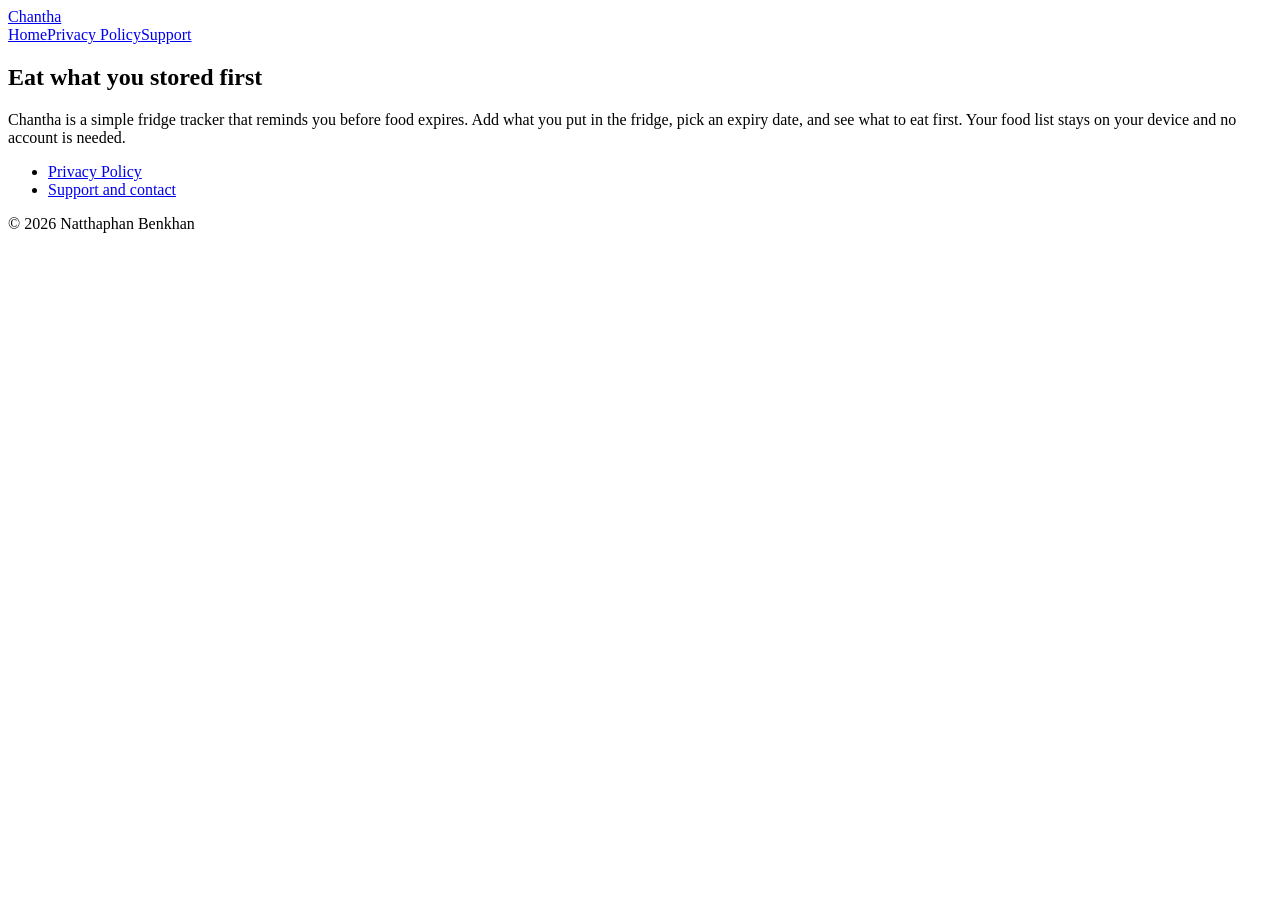
==== index.html @ a696eb3e "Create index.html" ====
<!doctype html>
<html lang="en">
<head>
<meta charset="utf-8">
<meta name="viewport" content="width=device-width, initial-scale=1">
<title>Chantha – food expiry reminders</title>
<meta name="description" content="Chantha is a private food expiry reminder app. Your food list stays on your device.">
<link rel="stylesheet" href="style.css">
</head>
<body>
<main>
<header><a href="./">Chan<span>tha</span></a></header>
<nav><a href="./">Home</a><a href="privacy.html">Privacy Policy</a><a href="support.html">Support</a></nav>
<article>
<h1>Eat what you stored first</h1>
<p>Chantha is a simple fridge tracker that reminds you before food expires. Add what you put in the fridge, pick an expiry date, and see what to eat first. Your food list stays on your device and no account is needed.</p>
<ul>
<li><a href="privacy.html">Privacy Policy</a></li>
<li><a href="support.html">Support and contact</a></li>
</ul>
</article>
<footer>&copy; 2026 Natthaphan Benkhan</footer>
</main>
</body>
</html>
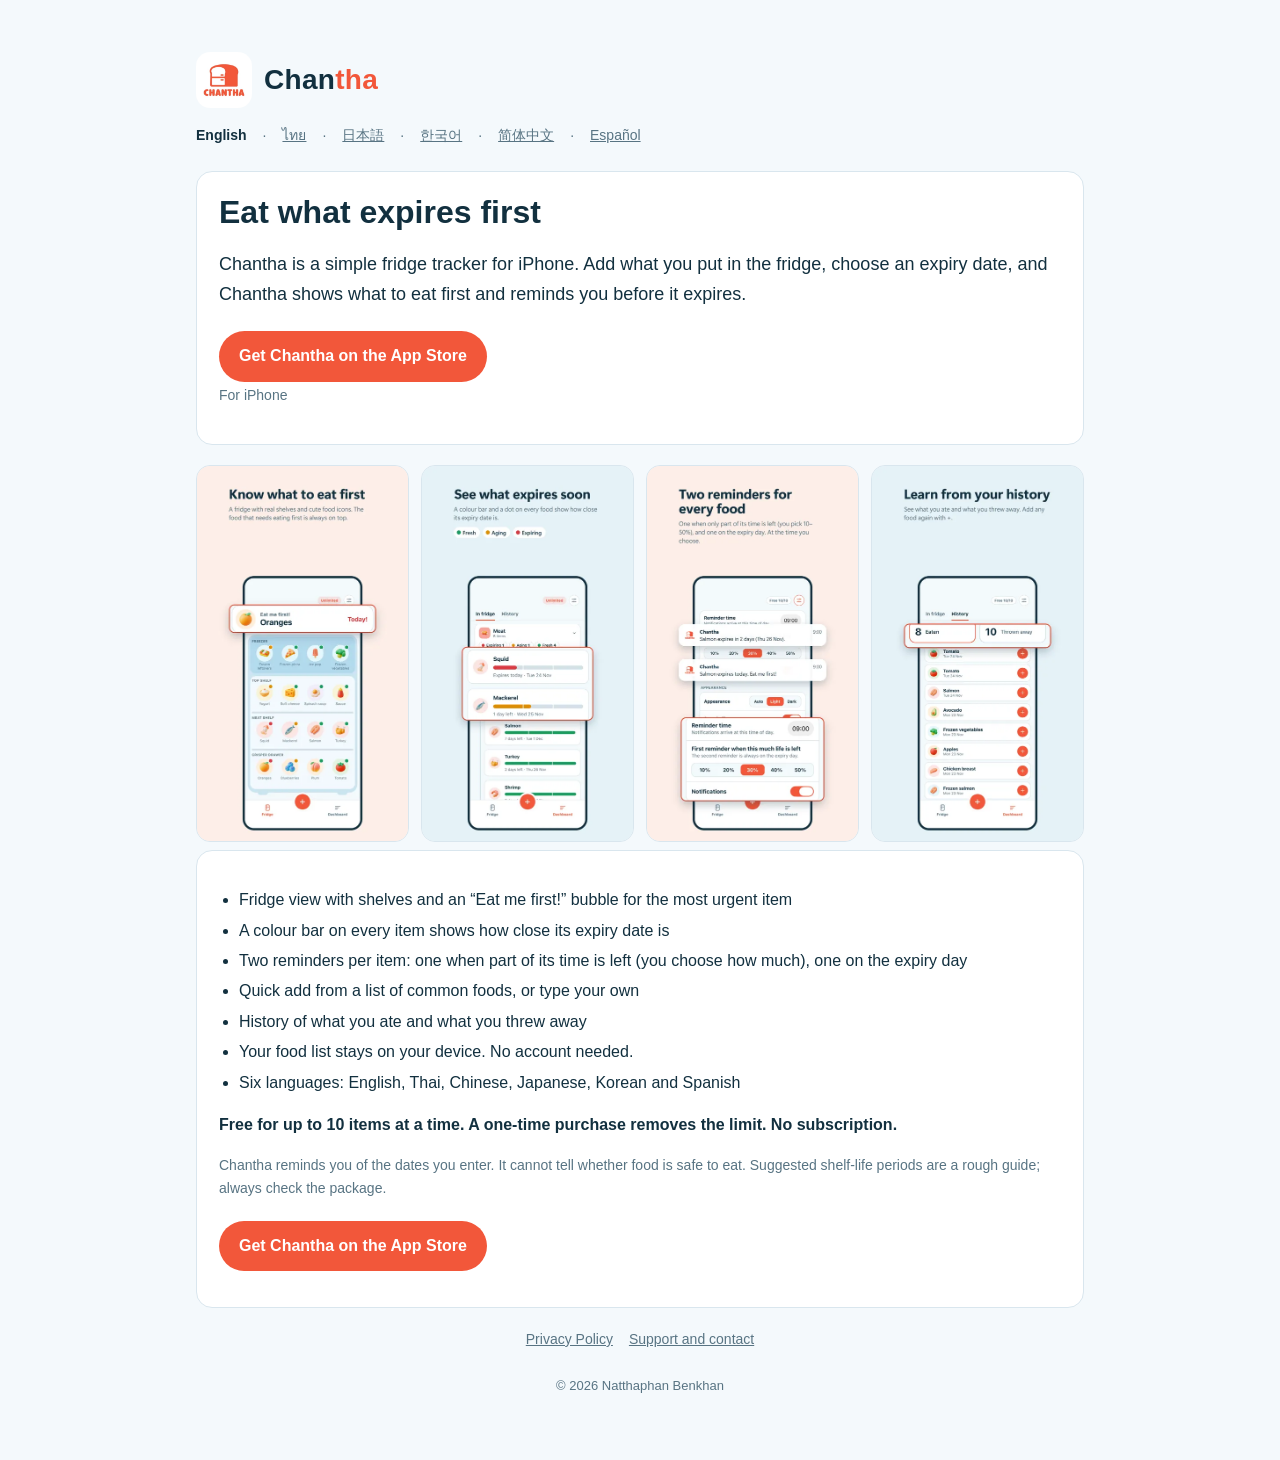
==== commit 458d6408: "Landing page (English), styles, sitemap" ====
--- a/index.html
+++ b/index.html
@@ -3,22 +3,57 @@
 <head>
 <meta charset="utf-8">
 <meta name="viewport" content="width=device-width, initial-scale=1">
-<title>Chantha – food expiry reminders</title>
-<meta name="description" content="Chantha is a private food expiry reminder app. Your food list stays on your device.">
+<title>Chantha – Food expiry reminder app for your fridge</title>
+<meta name="description" content="Track the food in your fridge, see what to eat first and get two reminders before it expires. No account. Free for 10 items.">
+<link rel="canonical" href="https://plainvvnl.github.io/chantha-legal/">
+<link rel="alternate" hreflang="en" href="https://plainvvnl.github.io/chantha-legal/">
+<link rel="alternate" hreflang="th" href="https://plainvvnl.github.io/chantha-legal/th/">
+<link rel="alternate" hreflang="ja" href="https://plainvvnl.github.io/chantha-legal/ja/">
+<link rel="alternate" hreflang="ko" href="https://plainvvnl.github.io/chantha-legal/ko/">
+<link rel="alternate" hreflang="zh-Hans" href="https://plainvvnl.github.io/chantha-legal/zh/">
+<link rel="alternate" hreflang="es" href="https://plainvvnl.github.io/chantha-legal/es/">
+<link rel="alternate" hreflang="x-default" href="https://plainvvnl.github.io/chantha-legal/">
+<meta property="og:title" content="Chantha – Food expiry reminder app for your fridge">
+<meta property="og:description" content="Track the food in your fridge, see what to eat first and get two reminders before it expires. No account. Free for 10 items.">
+<meta property="og:image" content="https://plainvvnl.github.io/chantha-legal/img/og-1024x500.jpg">
+<meta property="og:url" content="https://plainvvnl.github.io/chantha-legal/">
+<meta property="og:type" content="website">
+<meta name="apple-itunes-app" content="app-id=6838303521">
+<link rel="icon" href="img/icon-192.webp">
+<link rel="apple-touch-icon" href="img/apple-touch-icon.png">
 <link rel="stylesheet" href="style.css">
 </head>
 <body>
-<main>
-<header><a href="./">Chan<span>tha</span></a></header>
-<nav><a href="./">Home</a><a href="privacy.html">Privacy Policy</a><a href="support.html">Support</a></nav>
+<main class="wide">
+<header class="brand"><img src="img/icon-192.webp" width="56" height="56" alt=""><a href="">Chan<span>tha</span></a></header>
+<nav class="langs" aria-label="Language"><strong>English</strong> · <a href="th/" hreflang="th" lang="th">ไทย</a> · <a href="ja/" hreflang="ja" lang="ja">日本語</a> · <a href="ko/" hreflang="ko" lang="ko">한국어</a> · <a href="zh/" hreflang="zh-Hans" lang="zh-Hans">简体中文</a> · <a href="es/" hreflang="es" lang="es">Español</a></nav>
+<article class="hero">
+<h1>Eat what expires first</h1>
+<p class="lead">Chantha is a simple fridge tracker for iPhone. Add what you put in the fridge, choose an expiry date, and Chantha shows what to eat first and reminds you before it expires.</p>
+<p><a class="cta" href="https://apps.apple.com/app/id6838303521">Get Chantha on the App Store</a><br><span class="meta">For iPhone</span></p>
+</article>
+<div class="shots">
+<img src="img/01-fridge.webp" width="480" height="853" loading="lazy" alt="Fridge screen with shelves">
+<img src="img/02-colours.webp" width="480" height="853" loading="lazy" alt="Colour bars show how close each date is">
+<img src="img/03-reminders.webp" width="480" height="853" loading="lazy" alt="Two reminders per item">
+<img src="img/06-history.webp" width="480" height="853" loading="lazy" alt="History of eaten and thrown away food">
+</div>
+
 <article>
-<h1>Eat what you stored first</h1>
-<p>Chantha is a simple fridge tracker that reminds you before food expires. Add what you put in the fridge, pick an expiry date, and see what to eat first. Your food list stays on your device and no account is needed.</p>
-<ul>
-<li><a href="privacy.html">Privacy Policy</a></li>
-<li><a href="support.html">Support and contact</a></li>
+<ul class="feats">
+<li>Fridge view with shelves and an “Eat me first!” bubble for the most urgent item</li>
+<li>A colour bar on every item shows how close its expiry date is</li>
+<li>Two reminders per item: one when part of its time is left (you choose how much), one on the expiry day</li>
+<li>Quick add from a list of common foods, or type your own</li>
+<li>History of what you ate and what you threw away</li>
+<li>Your food list stays on your device. No account needed.</li>
+<li>Six languages: English, Thai, Chinese, Japanese, Korean and Spanish</li>
 </ul>
+<p><strong>Free for up to 10 items at a time. A one-time purchase removes the limit. No subscription.</strong></p>
+<p class="meta">Chantha reminds you of the dates you enter. It cannot tell whether food is safe to eat. Suggested shelf-life periods are a rough guide; always check the package.</p>
+<p><a class="cta" href="https://apps.apple.com/app/id6838303521">Get Chantha on the App Store</a></p>
 </article>
+<nav class="foot"><a href="privacy.html">Privacy Policy</a><a href="support.html">Support and contact</a></nav>
 <footer>&copy; 2026 Natthaphan Benkhan</footer>
 </main>
 </body>
--- a/style.css
+++ b/style.css
@@ -0,0 +1,55 @@
+:root {
+  --bg: #f4f9fc;
+  --card: #ffffff;
+  --ink: #12303f;
+  --muted: #587483;
+  --line: #d9e6ee;
+  --accent: #f2573a;
+}
+@media (prefers-color-scheme: dark) {
+  :root {
+    --bg: #0e1f29;
+    --card: #14303f;
+    --ink: #e8f1f6;
+    --muted: #9db6c3;
+    --line: #25485a;
+    --accent: #ff7a5e;
+  }
+}
+* { box-sizing: border-box; }
+body {
+  margin: 0;
+  background: var(--bg);
+  color: var(--ink);
+  font: 16px/1.65 -apple-system, BlinkMacSystemFont, "Segoe UI", Roboto, "Noto Sans", Helvetica, Arial, sans-serif;
+}
+main { max-width: 720px; margin: 0 auto; padding: 24px 16px 64px; }
+header { padding: 28px 0 8px; }
+header a { color: var(--ink); text-decoration: none; font-weight: 800; font-size: 28px; letter-spacing: 0.3px; }
+header span { color: var(--accent); }
+nav { margin: 8px 0 24px; display: flex; gap: 16px; flex-wrap: wrap; font-size: 14px; }
+nav a { color: var(--muted); }
+article { background: var(--card); border: 1px solid var(--line); border-radius: 16px; padding: 20px 22px; }
+h1 { font-size: 26px; line-height: 1.25; margin: 0 0 6px; }
+h2 { font-size: 18px; margin: 28px 0 6px; }
+p, li { color: var(--ink); }
+.meta { color: var(--muted); font-size: 14px; margin: 0 0 16px; }
+a { color: var(--accent); }
+ul { padding-left: 20px; }
+footer { margin-top: 24px; color: var(--muted); font-size: 13px; text-align: center; }
+
+/* Landing pages (tools/site/build-landing.js) */
+main.wide { max-width: 920px; }
+.brand { display: flex; align-items: center; gap: 12px; }
+.brand img { border-radius: 14px; }
+.langs { font-size: 14px; color: var(--muted); }
+.langs strong { color: var(--ink); }
+.hero h1 { font-size: 32px; }
+.lead { font-size: 18px; }
+.cta { display: inline-block; background: var(--accent); color: #fff; text-decoration: none; font-weight: 700; padding: 12px 20px; border-radius: 999px; margin-top: 4px; }
+.shots { display: grid; grid-template-columns: repeat(4, 1fr); gap: 12px; margin: 20px 0 8px; }
+.shots img { width: 100%; height: auto; border-radius: 14px; border: 1px solid var(--line); }
+@media (max-width: 640px) { .shots { grid-template-columns: repeat(2, 1fr); } .hero h1 { font-size: 26px; } }
+.feats li { margin: 4px 0; }
+.center { text-align: center; }
+nav.foot { justify-content: center; margin-top: 20px; }
